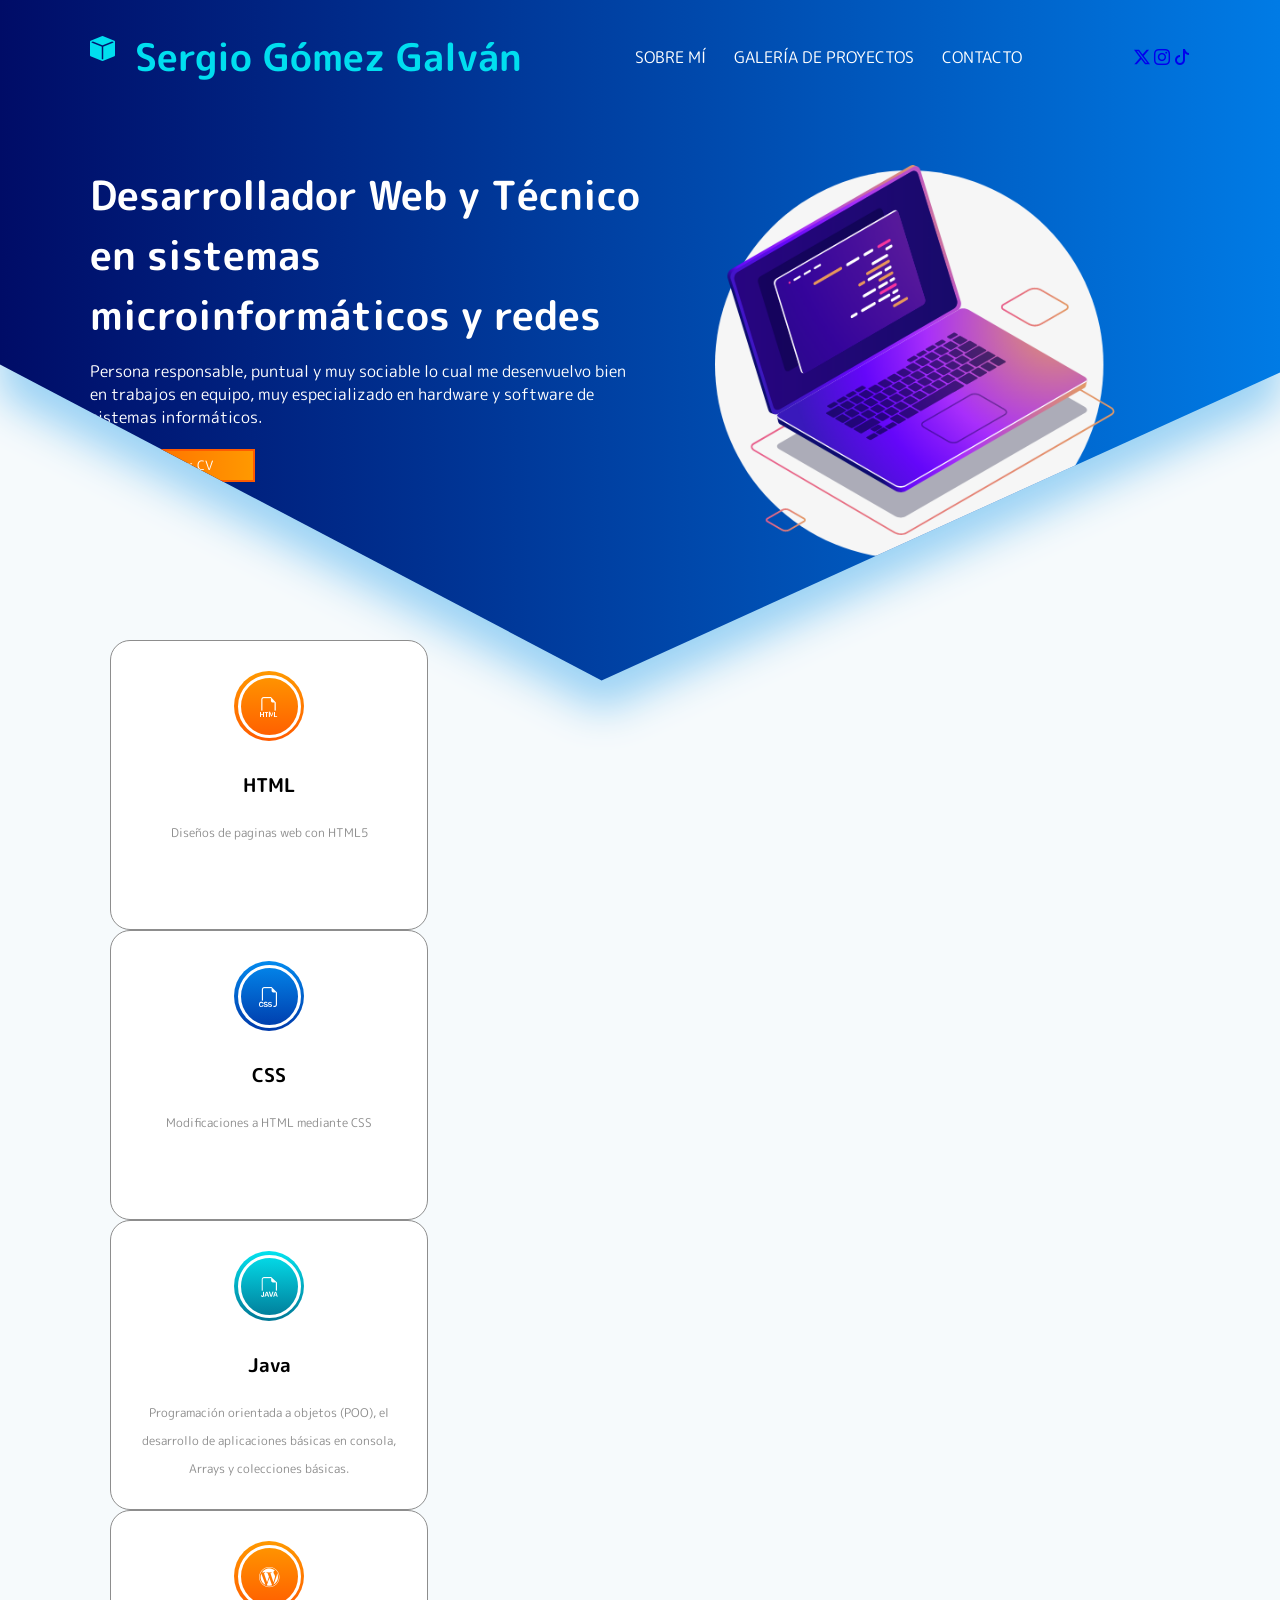
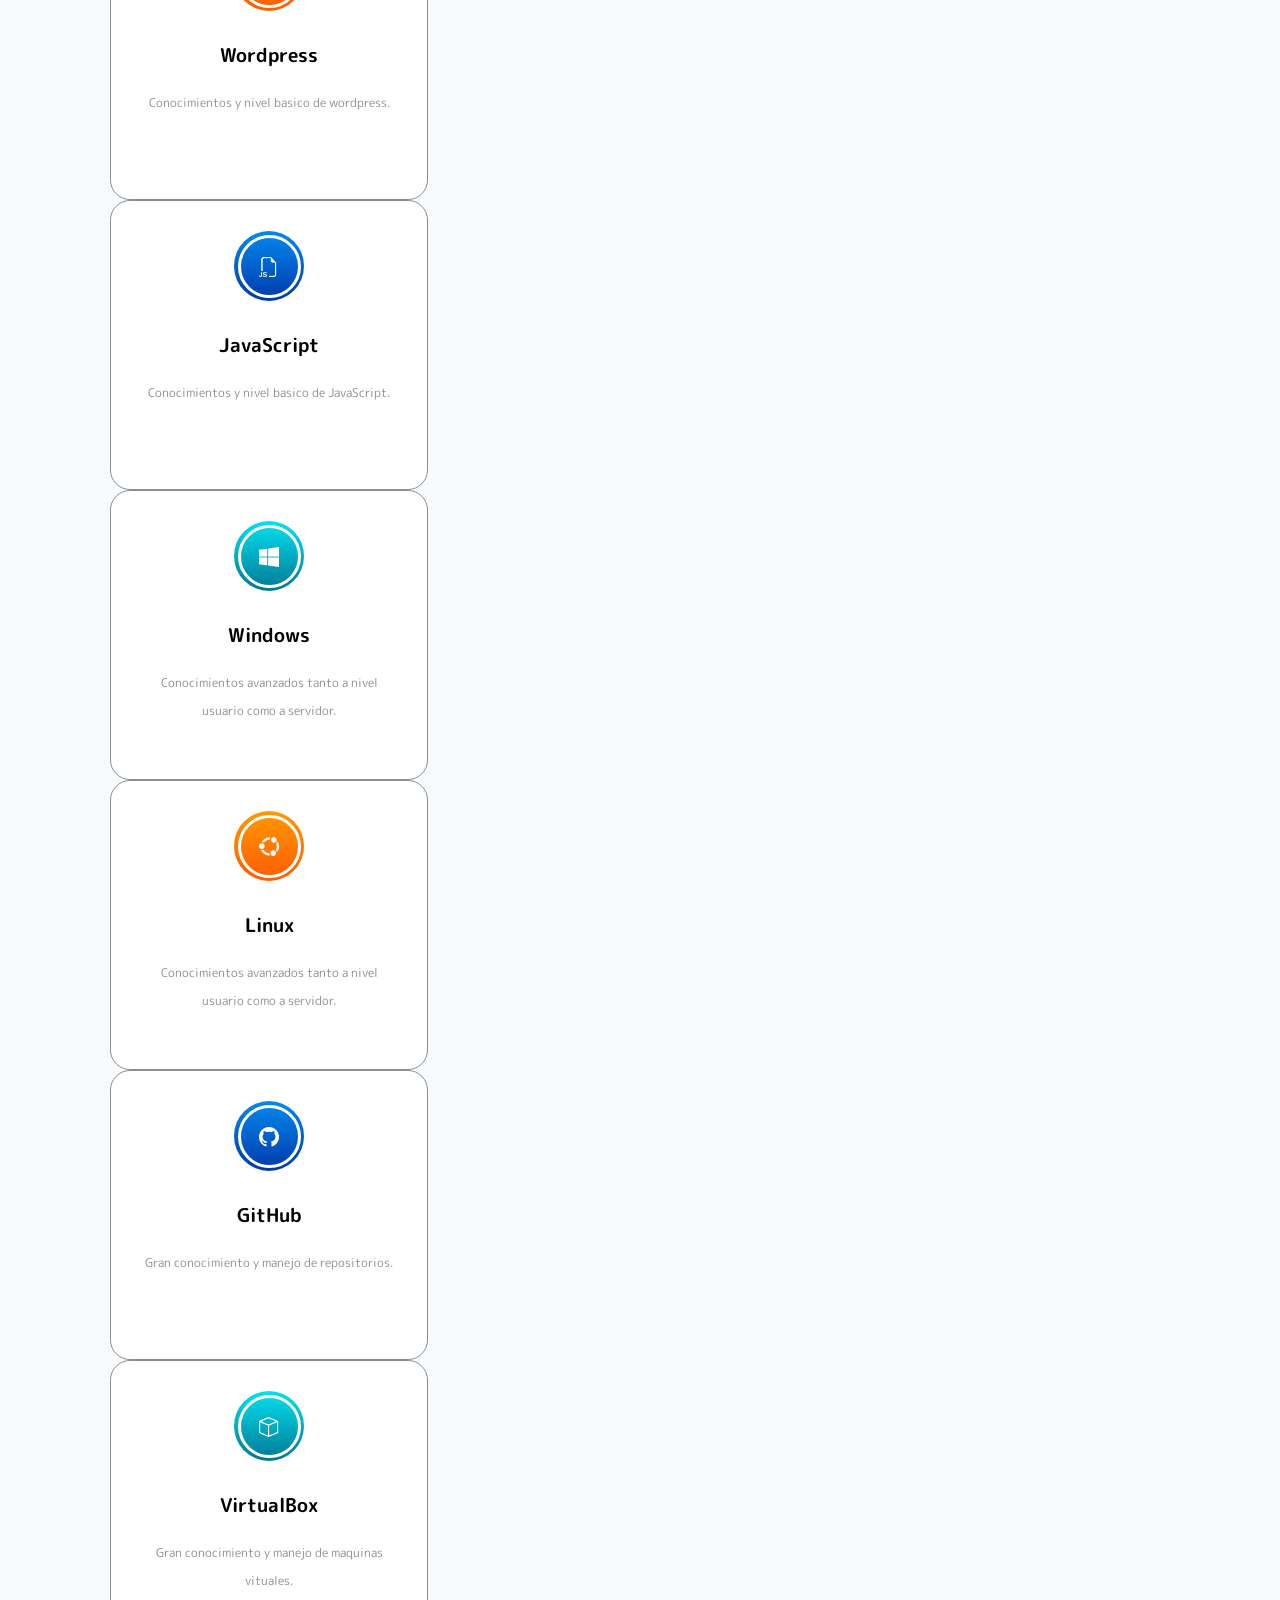
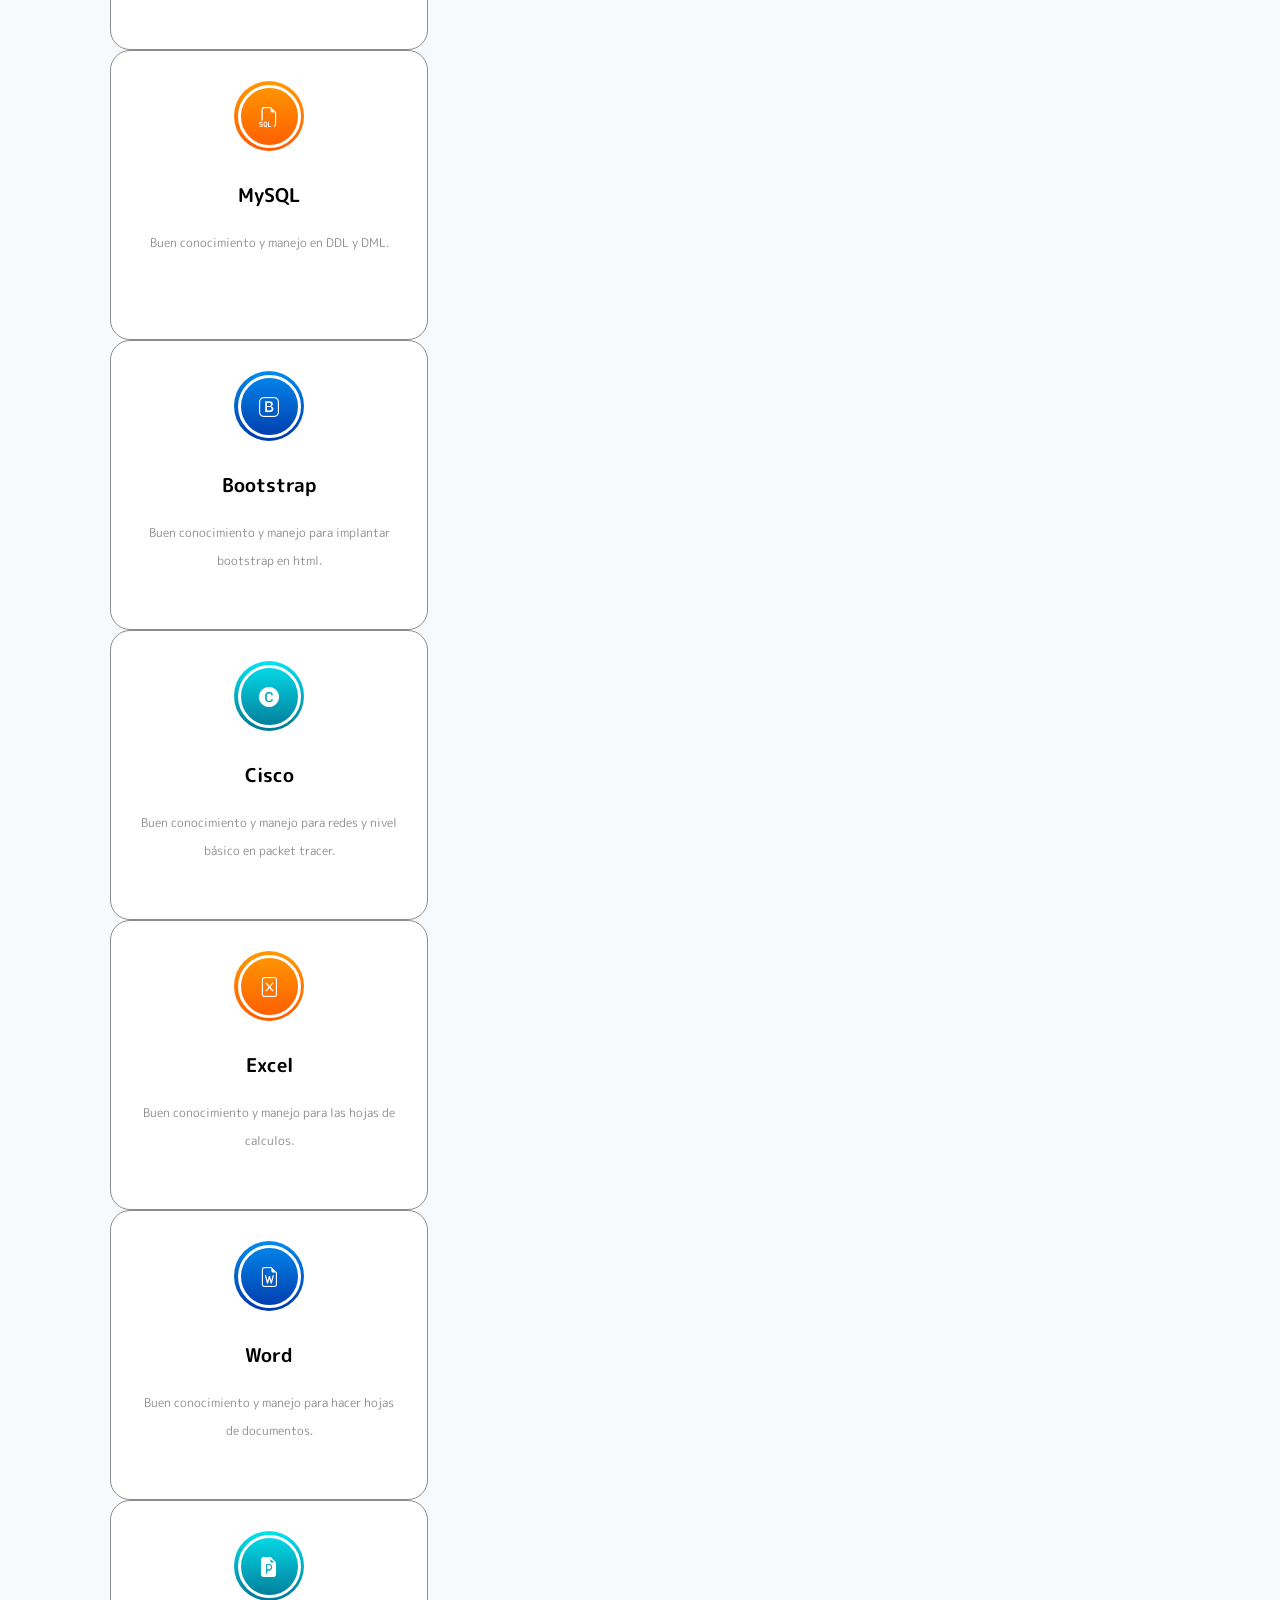
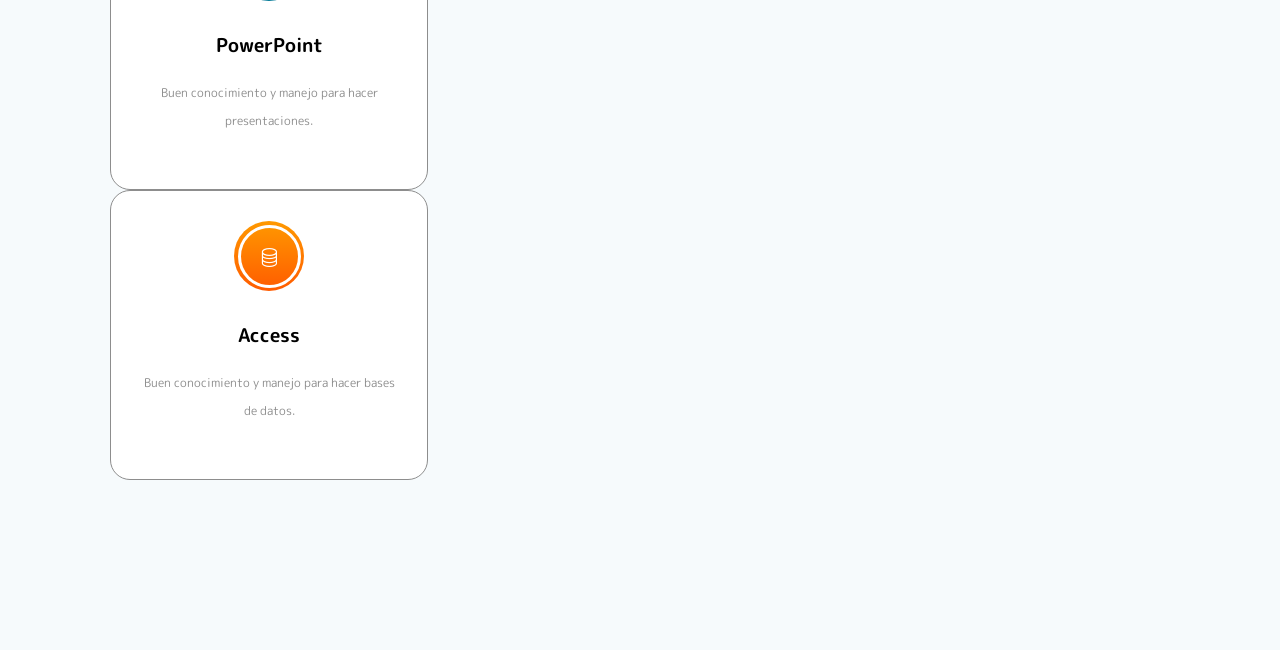
==== Portfolio_GómezGalvánSergio/index.html @ c7e323c7 "Pagina de inicio casi acabada" ====
<!DOCTYPE html>
<html lang="en">
  <head>
    <meta charset="UTF-8" />
    <meta name="viewport" content="width=device-width, initial-scale=1.0" />
    <title>Portfolio de Sergio Gómez Galván</title>
    <link href="css/index.css" rel="stylesheet" />
    <link
      rel="stylesheet"
      href="https://cdn.jsdelivr.net/npm/bootstrap-icons@1.11.3/font/bootstrap-icons.min.css"
    />
  </head>
  <body>
    <!--seccion de inicio y sombra para poder meterle el sombreado-->
    <span class="sombra">
      <section id="inicio" class="inicio">
        <div class="contenido">
          <header>
            <div class="logo">
              <!--Para el logo de bootstrap-->
              <i class="bi bi-box-fill"></i>
              <h1>Sergio Gómez Galván</h1>
            </div>
            <nav id="nav">
              <a href="#sobremi">Sobre mí</a>
              <a href="#gallery">Galería de proyectos</a>
              <a href="#contact">Contacto</a>
            </nav>
            <!--icono para el menú-->
            <div id="icono-nav">
              <!--Para el icono de bootstrap-->
              <i class="bi bi-filter-left"></i>
            </div>

            <div id="redes">
              <a href="#"><i class="bi bi-twitter-x"></i></a>

              <a href="#"><i class="bi bi-instagram"></i></a>

              <a href="#"><i class="bi bi-tiktok"></i></a>
            </div>
          </header>

          <div class="fila">
            <div class="col">
              <h2>
                Desarrollador Web y Técnico en sistemas microinformáticos y
                redes
              </h2>
              <p>
                Persona responsable, puntual y muy sociable lo cual me
                desenvuelvo bien en trabajos en equipo, muy especializado en
                hardware y software de sistemas informáticos.
              </p>
              <button class="btn btn-1">Descargar CV</button>
            </div>

            <div class="col">
              <div class="contenedor-img">
                <img src="img/foto-inicio.png" alt="" />
              </div>
            </div>
          </div>
        </div>
      </section>
    </span>

    <!--Seccion para skill tecnicas y de soft-->
    <section id="skills" class="skills">
        <!--Divs para las diferentes skills-->
      <div class="fila">
        <div class="col">
          <div class="card">
            <div class="icono color1">
              <div class="circulo">
                <i class="bi bi-filetype-html"></i>
              </div>
            </div>
            <h3>HTML</h3>
            <p>Diseños de paginas web con HTML5</p>
          </div>
        </div>
        <div class="col">
         <div class="card">
            <div class="icono color2">
              <div class="circulo">
                <i class="bi bi-filetype-css"></i>
              </div>
            </div>
            <h3>CSS</h3>
            <p>Modificaciones a HTML mediante CSS</p>
          </div>
        </div>
        <div class="col">
          <div class="card">
            <div class="icono color3">
              <div class="circulo">
                <i class="bi bi-filetype-java"></i>
              </div>
            </div>
            <h3>Java</h3>
            <p>Programación orientada a objetos (POO), el desarrollo de aplicaciones básicas en consola, Arrays y colecciones básicas.</p>
        </div>
        </div>
        <div class="col">
            <div class="card">
              <div class="icono color1">
                <div class="circulo">
                  <i class="bi bi-wordpress"></i>
                </div>
              </div>
              <h3>Wordpress</h3>
              <p>Conocimientos y nivel basico de wordpress.</p>
            </div>
          </div>
          <div class="col">
            <div class="card">
              <div class="icono color2">
                <div class="circulo">
                  <i class="bi bi-filetype-js"></i>
                </div>
              </div>
              <h3>JavaScript</h3>
              <p>Conocimientos y nivel basico de JavaScript.</p>
            </div>
          </div>
          <div class="col">
            <div class="card">
              <div class="icono color3">
                <div class="circulo">
                  <i class="bi bi-windows"></i>
                </div>
              </div>
              <h3>Windows</h3>
              <p>Conocimientos avanzados tanto a nivel usuario como a servidor.</p>
            </div>
          </div>
          <div class="col">
            <div class="card">
              <div class="icono color1">
                <div class="circulo">
                  <i class="bi bi-ubuntu"></i>
                </div>
              </div>
              <h3>Linux</h3>
              <p>Conocimientos avanzados tanto a nivel usuario como a servidor.</p>
            </div>
          </div>
          <div class="col">
            <div class="card">
              <div class="icono color2">
                <div class="circulo">
                  <i class="bi bi-github"></i>
                </div>
              </div>
              <h3>GitHub</h3>
              <p>Gran conocimiento y manejo de repositorios.</p>
            </div>
          </div>
          <div class="col">
            <div class="card">
              <div class="icono color3">
                <div class="circulo">
                  <i class="bi bi-box"></i>
                </div>
              </div>
              <h3>VirtualBox</h3>
              <p>Gran conocimiento y manejo de maquinas vituales.</p>
            </div>
          </div>
          <div class="col">
            <div class="card">
              <div class="icono color1">
                <div class="circulo">
                  <i class="bi bi-filetype-sql"></i>
                </div>
              </div>
              <h3>MySQL</h3>
              <p>Buen conocimiento y manejo en DDL y DML.</p>
            </div>
          </div>
          <div class="col">
            <div class="card">
              <div class="icono color2">
                <div class="circulo">
                  <i class="bi bi-bootstrap"></i>
                </div>
              </div>
              <h3>Bootstrap</h3>
              <p>Buen conocimiento y manejo para implantar bootstrap en html.</p>
            </div>
          </div>
          <div class="col">
            <div class="card">
              <div class="icono color3">
                <div class="circulo">
                  <i class="bi bi-c-circle-fill"></i>
                </div>
              </div>
              <h3>Cisco</h3>
              <p>Buen conocimiento y manejo para redes y nivel básico en packet tracer.</p>
            </div>
          </div>
          <div class="col">
            <div class="card">
              <div class="icono color1">
                <div class="circulo">
                  <i class="bi bi-file-excel"></i>
                </div>
              </div>
              <h3>Excel</h3>
              <p>Buen conocimiento y manejo para las hojas de calculos.</p>
            </div>
          </div>
          <div class="col">
            <div class="card">
              <div class="icono color2">
                <div class="circulo">
                  <i class="bi bi-file-earmark-word"></i>
                </div>
              </div>
              <h3>Word</h3>
              <p>Buen conocimiento y manejo para hacer hojas de documentos.</p>
            </div>
          </div>
          <div class="col">
            <div class="card">
              <div class="icono color3">
                <div class="circulo">
                  <i class="bi bi-file-earmark-ppt-fill"></i>
                </div>
              </div>
              <h3>PowerPoint</h3>
              <p>Buen conocimiento y manejo para hacer presentaciones.</p>
            </div>
          </div>
          <div class="col">
            <div class="card">
              <div class="icono color1">
                <div class="circulo">
                  <i class="bi bi-database"></i>
                </div>
              </div>
              <h3>Access</h3>
              <p>Buen conocimiento y manejo para hacer bases de datos.</p>
            </div>
          </div>
    </div>
    </section>
  </body>
</html>
---- Portfolio_GómezGalvánSergio/css/index.css ----
/*importamos la fuente*/
@import url('https://fonts.googleapis.com/css2?family=M+PLUS+Rounded+1c:wght@300;400;500;800&display=swap');

*{
    margin: 0;
    padding: 0;
    box-sizing: border-box;
    font-family: 'M PLUS Rounded 1c';
}

html{
    /*Para que el desplazamiento sea mas suave por la página*/
    scroll-behavior: smooth;
}

body{
    background-color: #f6fafc
}

/*seccion de inicio*/
.inicio{
    background: linear-gradient(to right,#000c67, #007be5);
    /*Hecho con clip-path generator en esta página --> https://bennettfeely.com/clippy/*/
    clip-path: polygon(0 0, 100% 0, 100% 46%, 47% 84%, 0 45%);
    height: 90vh;
    padding: 0 20px;

    .contenido{
        max-width: 1100px;
        margin: auto;
        color: #fff;
    }

    header{
        display: flex;
        justify-content: space-between;
        padding: 30px 0;
        align-items: center;
    }

    .logo{
      display: flex;
      color: #00deef;
      font-size: 25px;
      i{
        display: inline-block;
        margin-right: 20px;
      } 
    } 
}

#inicio header nav a{
    color:#fff;
    text-decoration: none;
    display: inline-block;
    padding: 5px 10px;
    /*Para convertir el texto en mayusculas*/
    text-transform: uppercase;
    border: 2px solid transparent;
}

/*Para cuando pasemos el cursor sobre la barra de navegación*/
#inicio header nav a:hover{
border-bottom: 2px solid #ff5b00;
}

.inicio .redes a{
    text-decoration: none;
    color: #fff;
    display: inline-block;
    margin: 0 10px;
}

/*para cuando pasemos el cursor por encima de las redes*/
.inicio .redes a:hover{
    color:#ff5b00;
}

.inicio .fila{
    display: flex;
    margin-top: 50px;
    padding-bottom: 100px;
}

.inicio .fila .col{
    width: 50%;
}

.inicio .fila .col h2{
    margin-bottom: 15px;
    font-size: 40px;
}

.inicio .fila .col p{
    margin-bottom: 20px;
}

.inicio .fila .col .contenedor-img{
    max-width: 400px;
    margin: auto;
}

.inicio .fila .col .contenedor-img img{
    width: 100%;
}

.inicio .fila .col button{
    background: none;
    width: fit-content;
    padding: 5px 40px;
    border: 2px solid #ff5b00;
    color:#fff;
    background: linear-gradient(to right, #ff5b00, #ff9900);
    /*Transicion para el boton*/
    transition: .5s;
    /*Para que aparezca la mano cuando pasemos el cursor por encima*/
    cursor: pointer;

}

.inicio .fila .col button:hover{
    /*Para que cuando pongamos el cursor por encima se agrande el rectangulo del CV*/
    transform: scale(1.1);
}

/*Ajuste icono de las barritas*/
#icono-nav{
    height: 30px;
    width: 30px;
    text-align: center;
    line-height: 30px;
    border-radius: 50%;
     /*Transicion para el icono*/
    transition: .3s;
       /*Para que aparezca la mano cuando pasemos el cursor por encima*/
    cursor: pointer;
    display: none;
}

#icono-nav:hover{
    background-color: #3e3e3e;
}

.sombra{
    /*sombreado del clip path*/
    filter: drop-shadow(0em 30px 20px #9bd2f4);
}

/*Seccion de skills*/
.skills{
    max-width: 1100px;
    margin: auto;
    padding: 0 20px;
    position: relative;
    top: -170px;
    z-index: 10;
}

.skills.fila{
    display: flex;
    justify-content:space-between ;
    margin-bottom: 50px;
}

.skills .fila .col{
    text-align: center;
    width: 30%;
}

.skills .fila .col .card{
    border: 1px solid #8d8d8d;
    height: 290px;
    background-color: #fff;
    padding: 30px;
    border-radius: 20px;
    position: relative;
}

.skills .icono{
    width: 70px;
    height: 70px;
    margin: auto;
    border-radius: 50%;
    display: flex;
    align-items:center;
    justify-content: center;
    margin-bottom: 30px;
}

.skills .icono .circulo{
    width: 90%;
    height: 90%;
    border-radius: 50%;
    border: 3px solid #fff;
    display: flex;
    justify-content: center;
    align-items: center;
    color: #fff;
    font-size: 20px;
}

.color1{
    background:linear-gradient(#ff9900, #ff5b00);
}

.color2{
    background:linear-gradient(#038aee, #0039a9);
}

.color3{
    background:linear-gradient(#04e2ee, #017795);
}

.skills h3{
    margin-bottom: 20px;
}

.skills .card p{
    color: #8d8d8d;
    line-height: 28px;
    font-size: 12px;
}

.skills .card a{
    text-decoration: none;
    color: #008cff;
    position: absolute;
    bottom: 20px;
    left: 50%;
    /*Para trasladar horizontalmente*/
    transform: translateX(-50%);
}

/*RESPONSIVE*/
@media screen and (max-width:1180px){
    .inicio{
        clip-path: none;
    }
}

@media screen and (max-width:800px){
    .redes{
        display: none;
    }
    #nav{
        display: none;
    }
    #nav.responsive{
        background-color: rgba(0,0,0,.9);
        top: 0;
        left: 0;
        height: 100vh;
        width: 100%;
        position: absolute;
        padding: 10px;
        display: flex;
        flex-direction: column;
        align-items: center;
        justify-content: center;
        z-index: 99;
    }
    #nav.responsive a{
        font-size: 30px;
    }
    #icono-nav{
        display: block;
    }

    .inicio{
        height: auto;
    }
    .inicio .fila{
        display: block;
    }
    .inicio .fila .col{
        width: 100%;
        text-align: center;
    }
    .inicio .fila .col h2{
        margin-top: 20px;
    }
    .inicio .fila .col .contenedor-img{
        width: 50%;
        margin-top: 30px;
    }
}
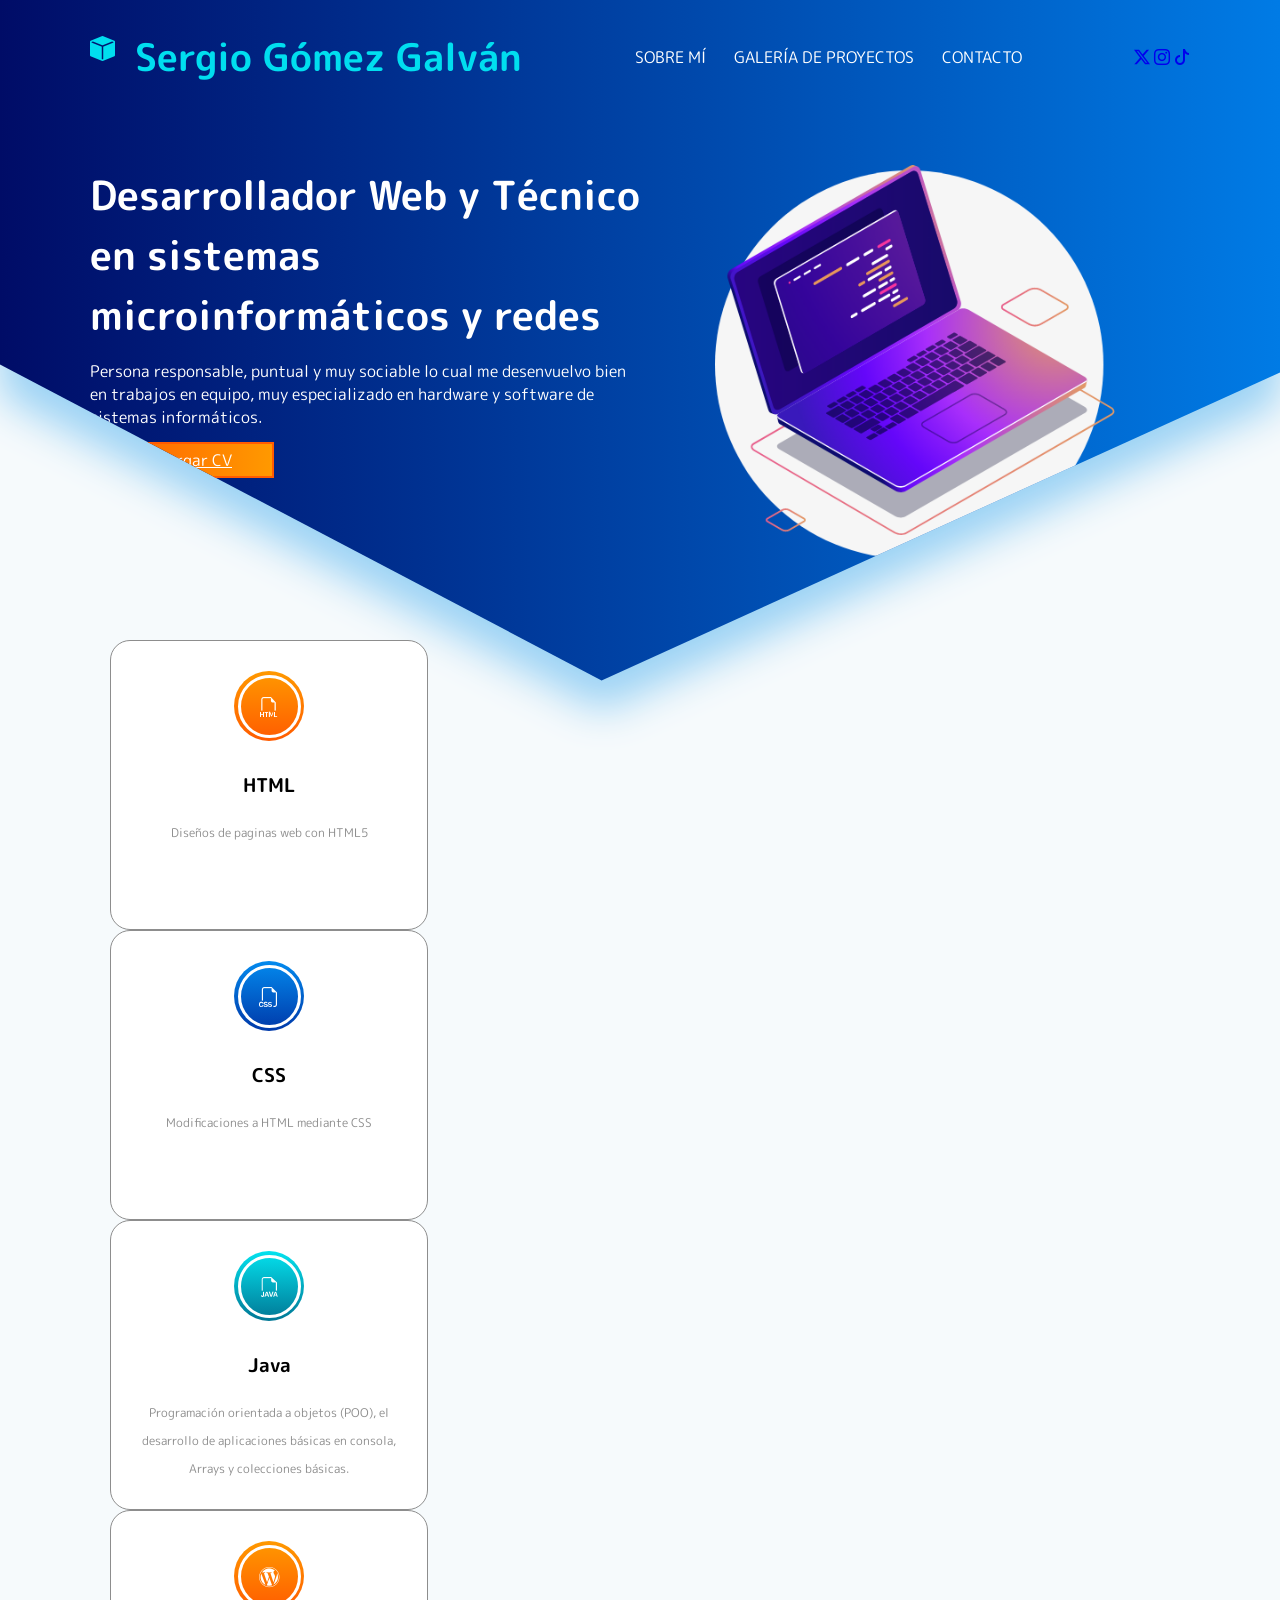
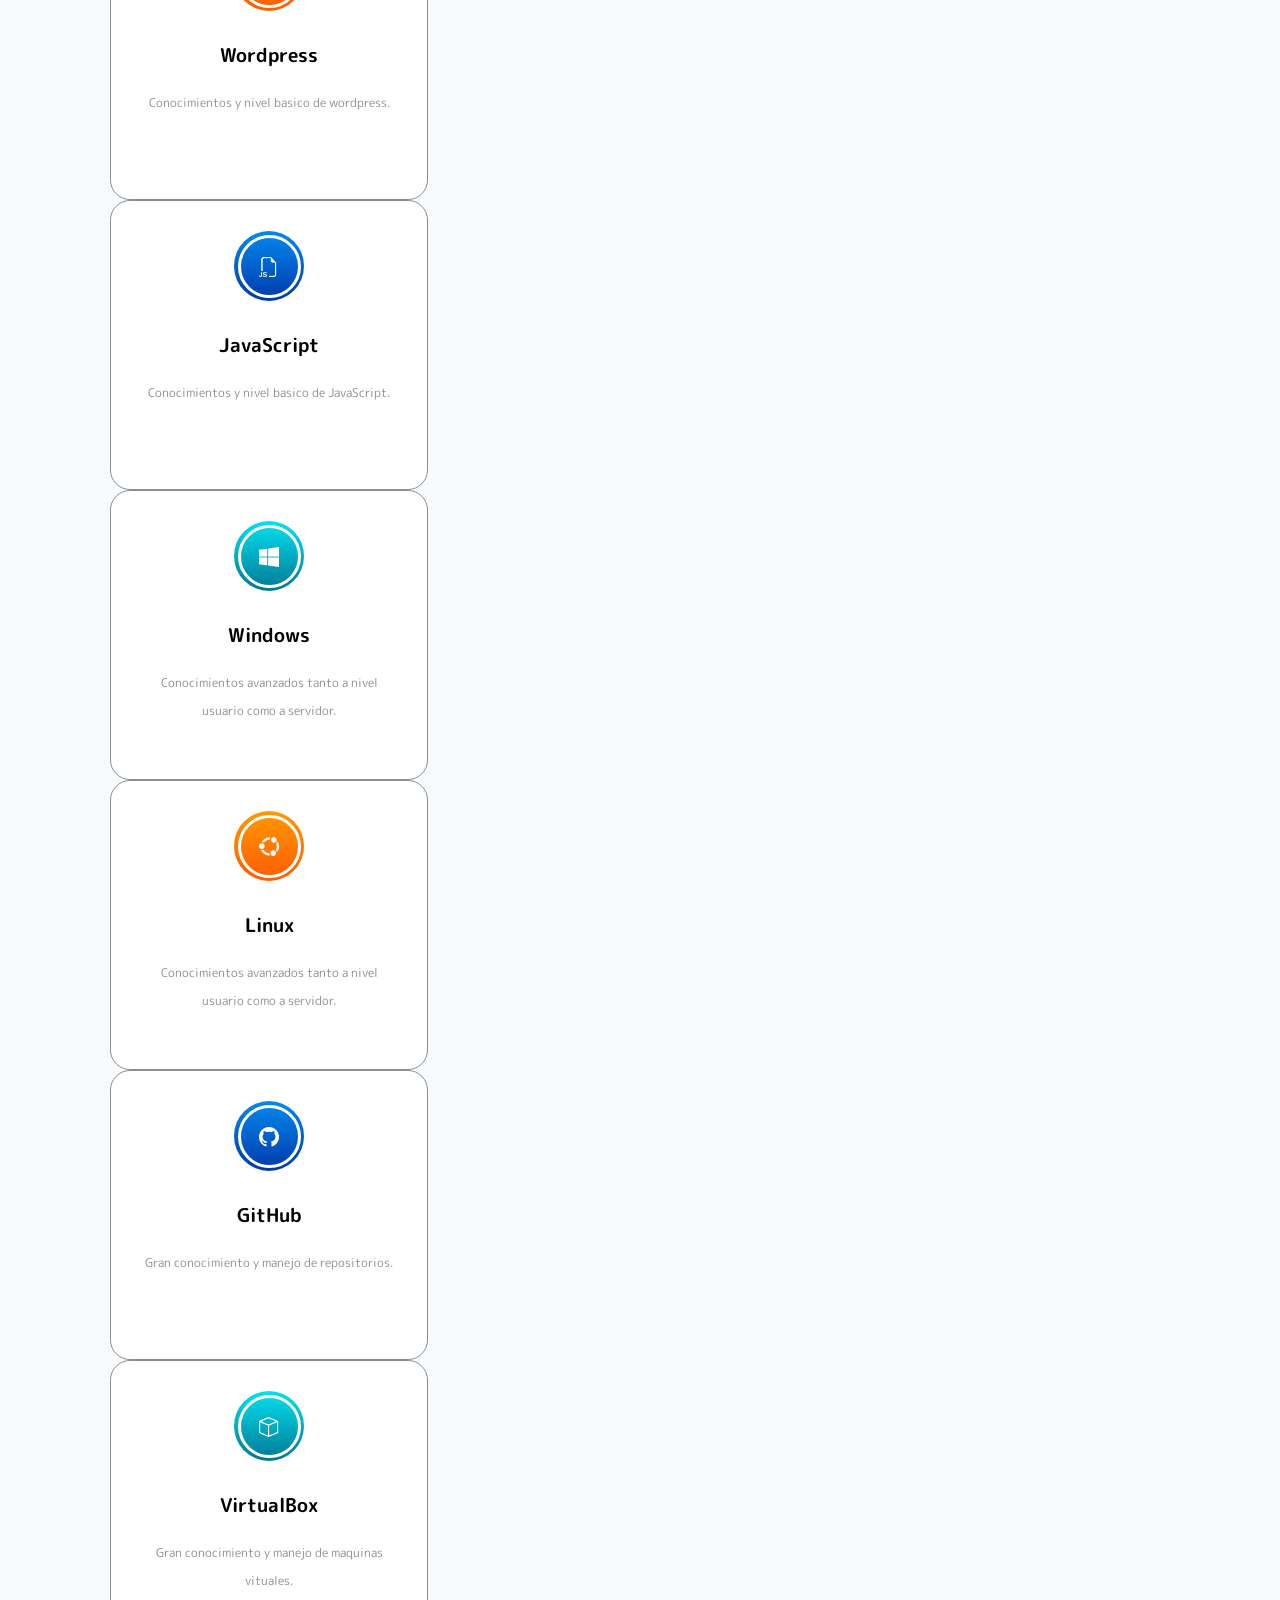
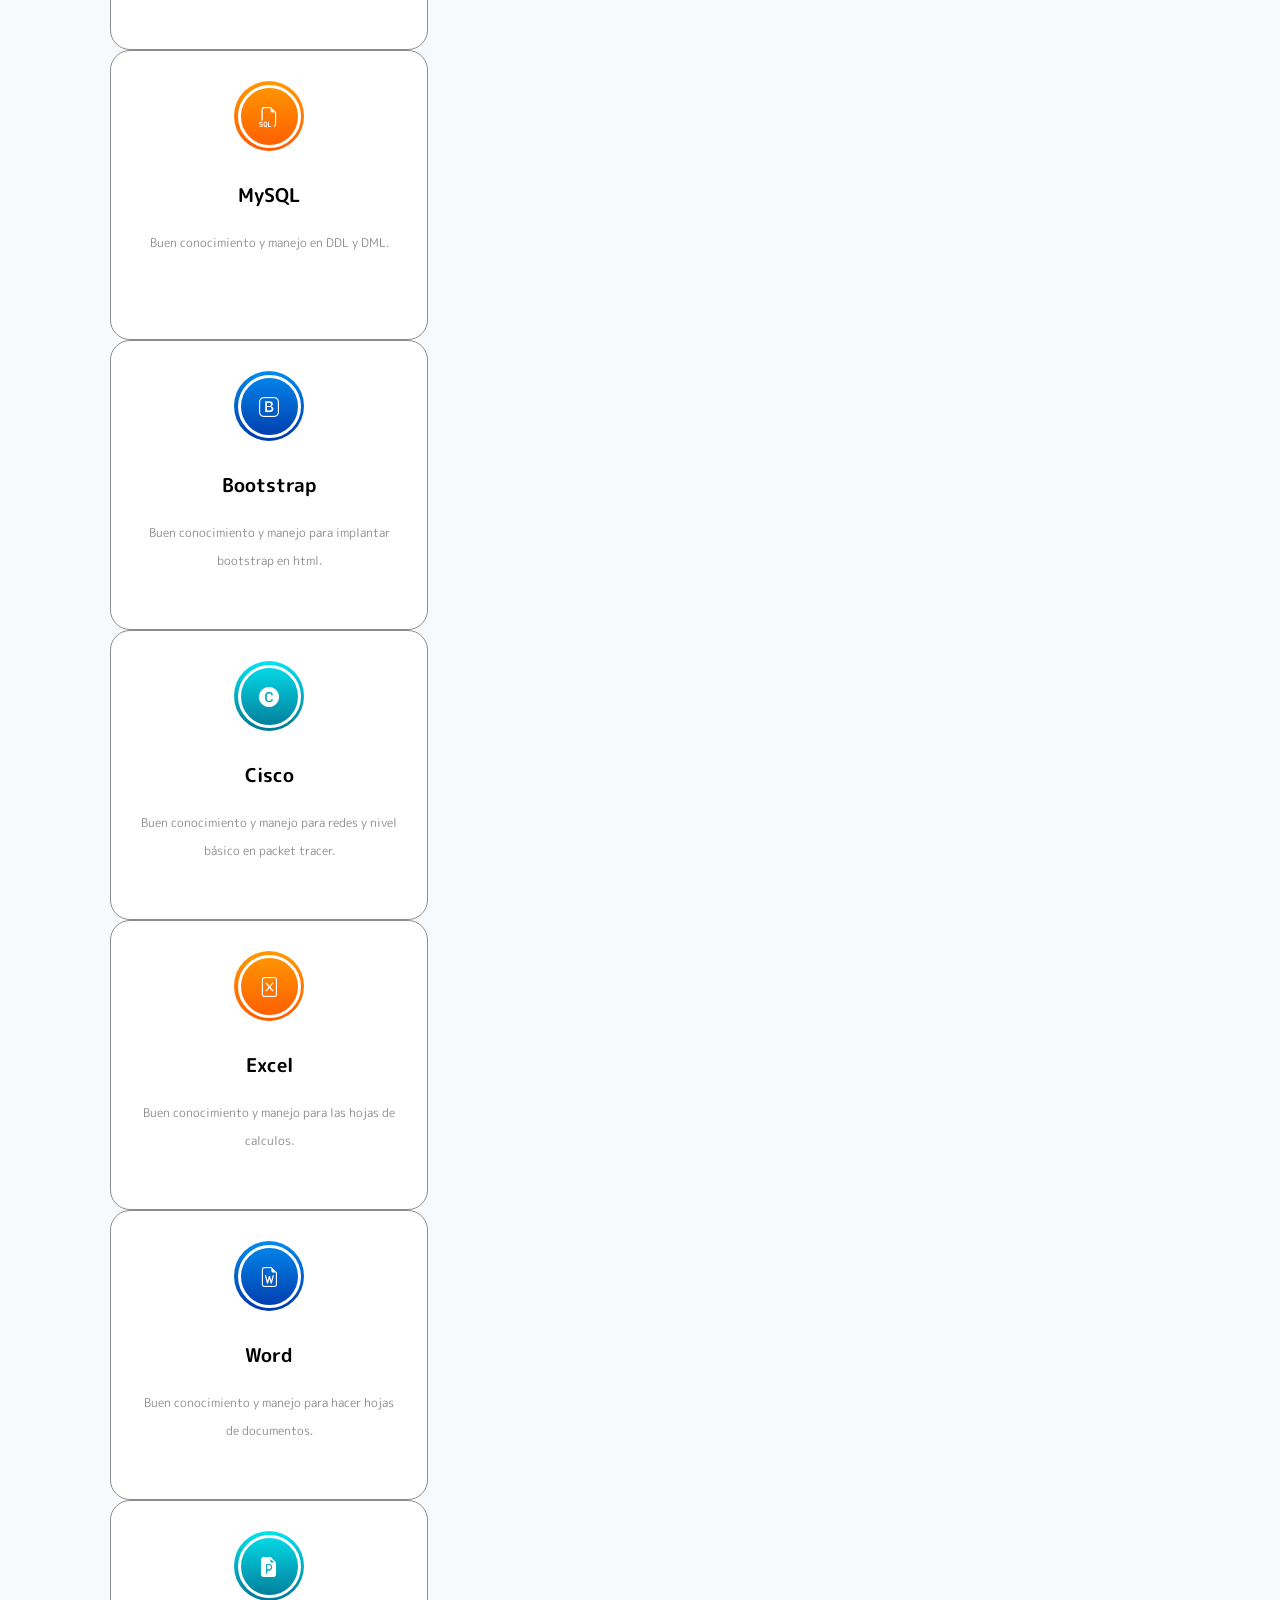
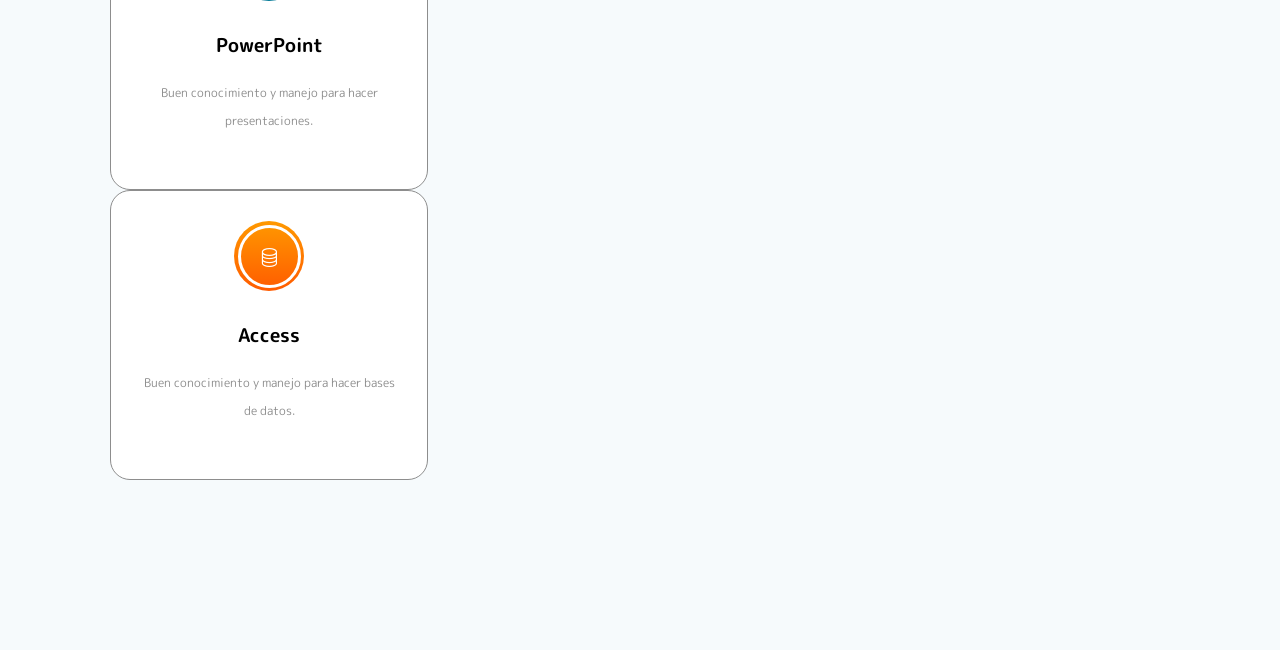
==== commit d2240c1a: "Fin 18 marzo" ====
--- a/Portfolio_GómezGalvánSergio/index.html
+++ b/Portfolio_GómezGalvánSergio/index.html
@@ -23,8 +23,8 @@
             </div>
             <nav id="nav">
               <a href="#sobremi">Sobre mí</a>
-              <a href="#gallery">Galería de proyectos</a>
-              <a href="#contact">Contacto</a>
+              <a href="html/gallery.html">Galería de proyectos</a>
+              <a href="html/contact.html">Contacto</a>
             </nav>
             <!--icono para el menú-->
             <div id="icono-nav">
@@ -52,7 +52,7 @@
                 desenvuelvo bien en trabajos en equipo, muy especializado en
                 hardware y software de sistemas informáticos.
               </p>
-              <button class="btn btn-1">Descargar CV</button>
+              <a href="CV/Currículum_GómezGalvánSergio.pdf" download="CV_Sergio_Gomez_Galvan.pdf" class="btn btn-1">Descargar CV</a>
             </div>
 
             <div class="col">
--- a/Portfolio_GómezGalvánSergio/css/index.css
+++ b/Portfolio_GómezGalvánSergio/css/index.css
@@ -104,7 +104,7 @@
     width: 100%;
 }
 
-.inicio .fila .col button{
+.inicio .fila .col a{
     background: none;
     width: fit-content;
     padding: 5px 40px;
@@ -118,7 +118,7 @@
 
 }
 
-.inicio .fila .col button:hover{
+.inicio .fila .col a:hover{
     /*Para que cuando pongamos el cursor por encima se agrande el rectangulo del CV*/
     transform: scale(1.1);
 }
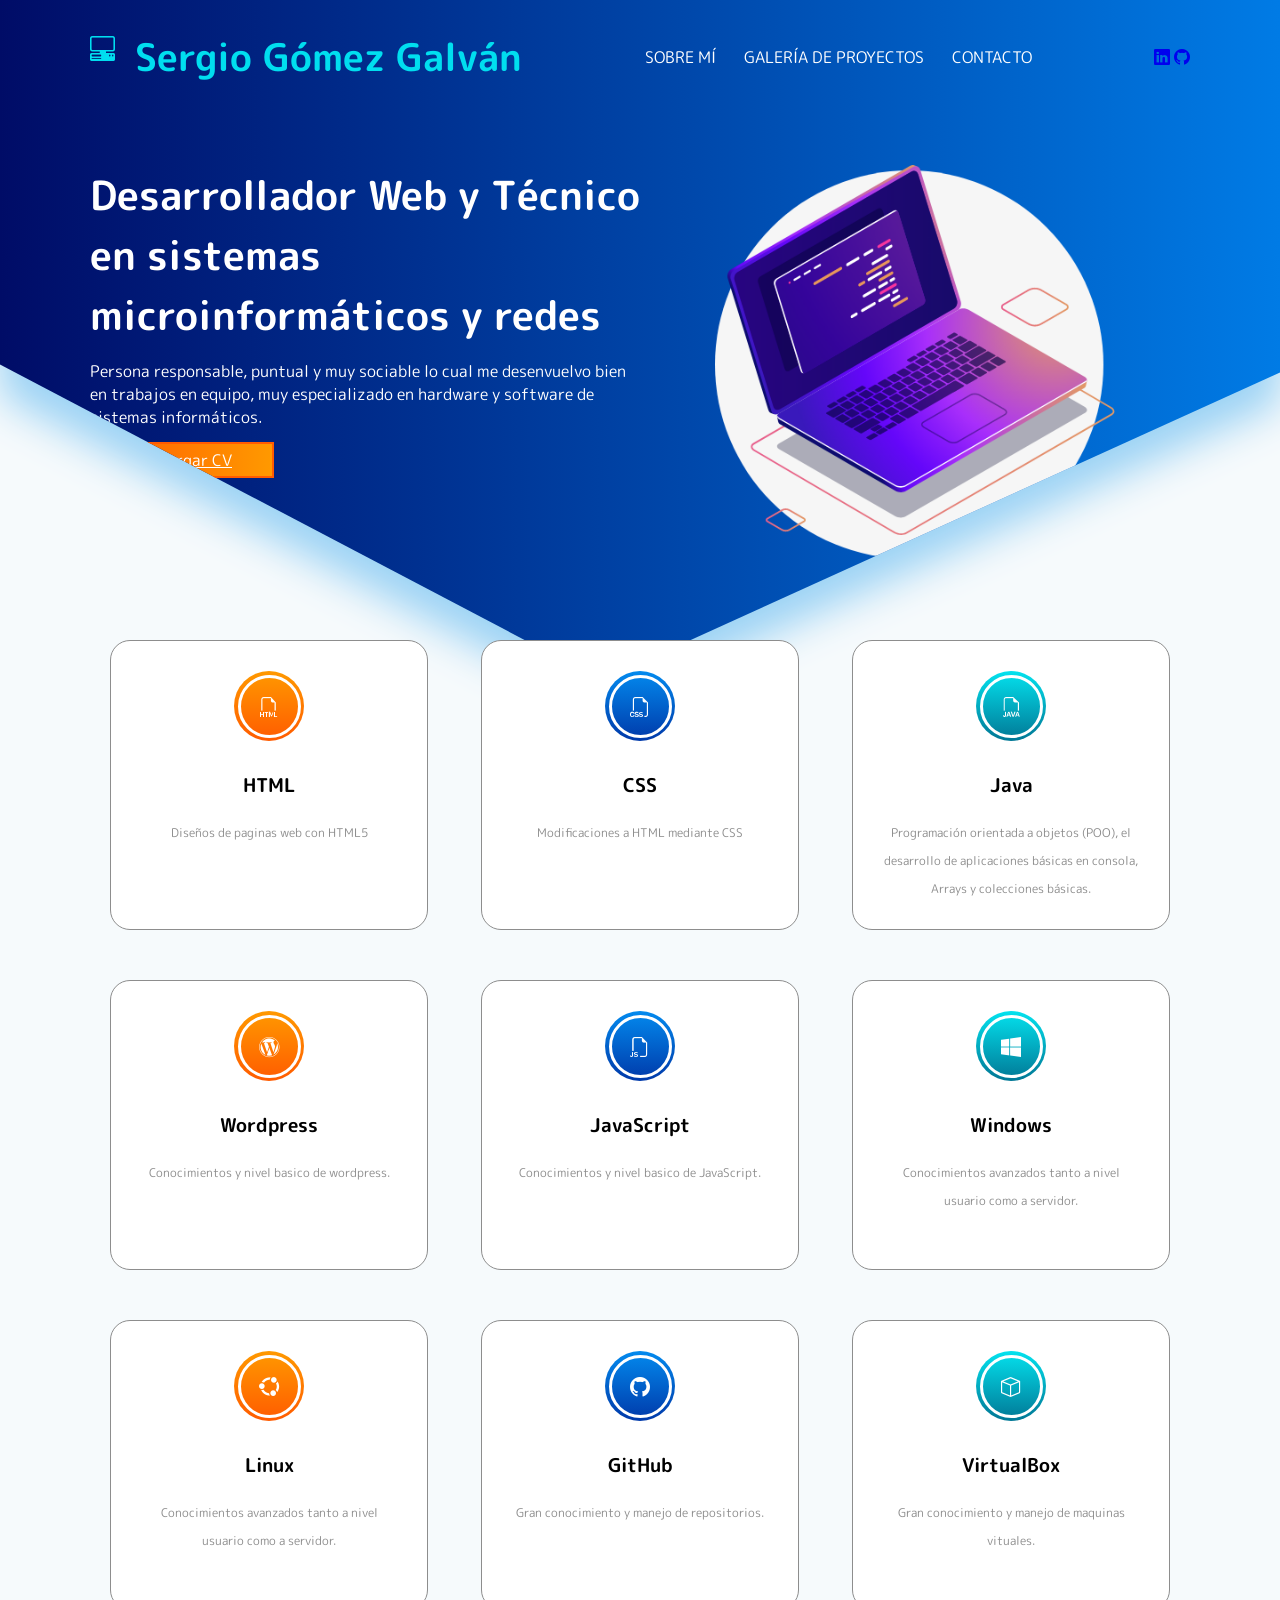
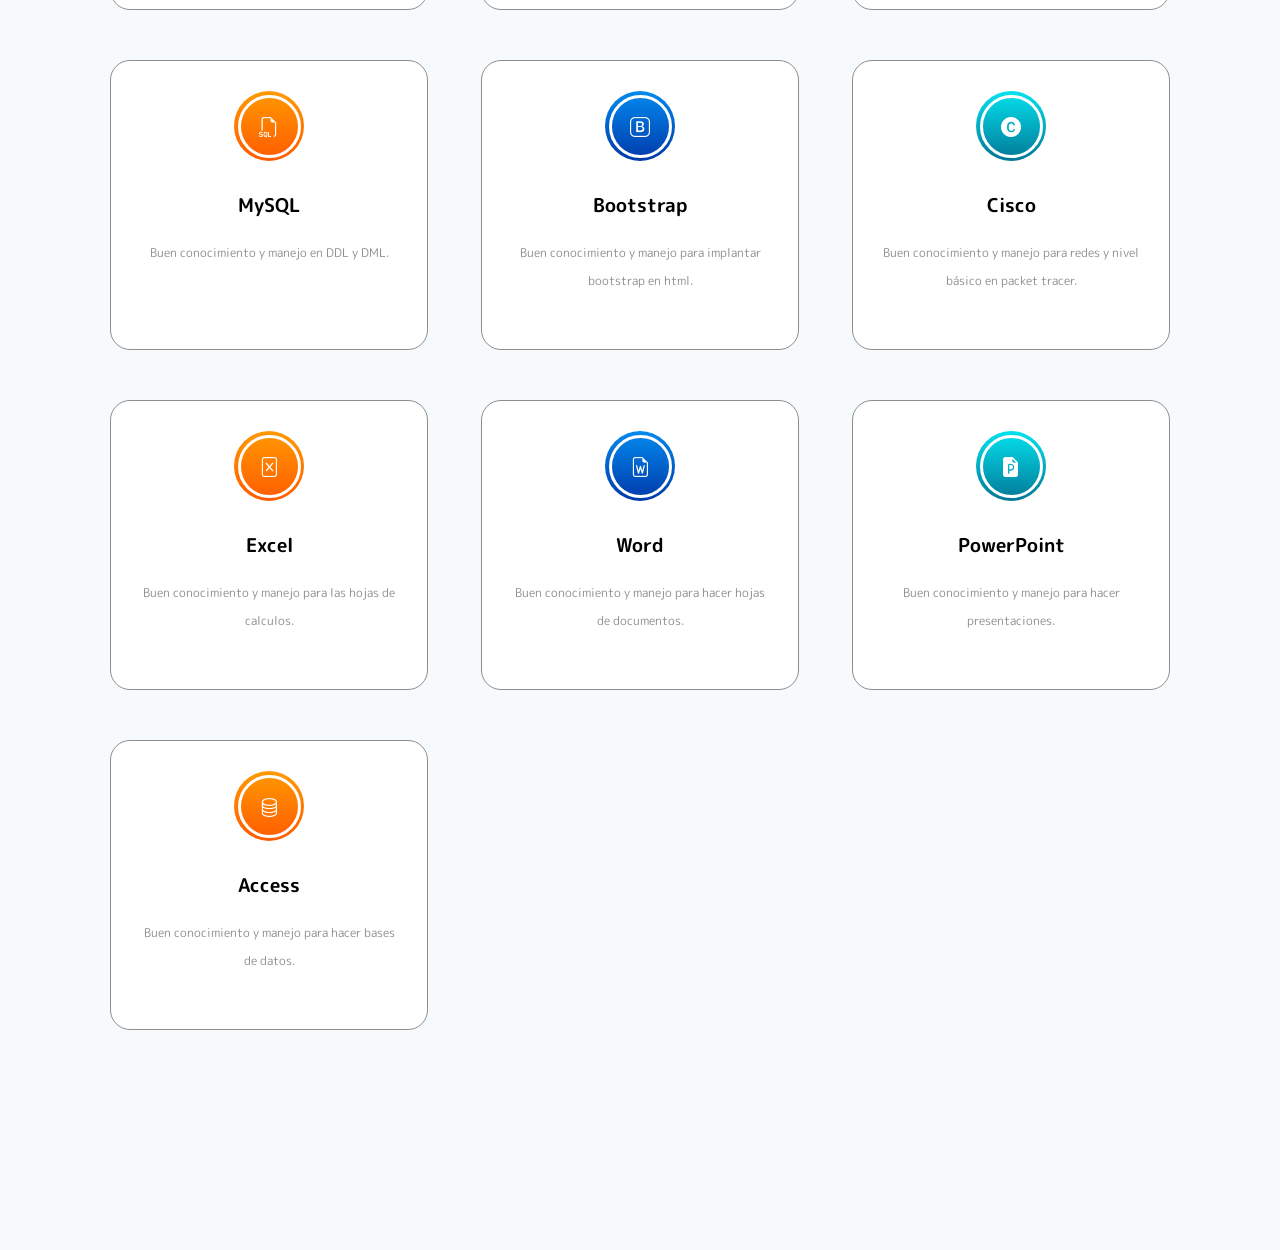
==== commit a3dce4aa: "Hasta 7 y 53" ====
--- a/Portfolio_GómezGalvánSergio/index.html
+++ b/Portfolio_GómezGalvánSergio/index.html
@@ -18,7 +18,7 @@
           <header>
             <div class="logo">
               <!--Para el logo de bootstrap-->
-              <i class="bi bi-box-fill"></i>
+              <i class="bi bi-pc-display-horizontal"></i>
               <h1>Sergio Gómez Galván</h1>
             </div>
             <nav id="nav">
@@ -26,18 +26,11 @@
               <a href="html/gallery.html">Galería de proyectos</a>
               <a href="html/contact.html">Contacto</a>
             </nav>
-            <!--icono para el menú-->
-            <div id="icono-nav">
-              <!--Para el icono de bootstrap-->
-              <i class="bi bi-filter-left"></i>
-            </div>
-
+            
             <div id="redes">
-              <a href="#"><i class="bi bi-twitter-x"></i></a>
-
-              <a href="#"><i class="bi bi-instagram"></i></a>
-
-              <a href="#"><i class="bi bi-tiktok"></i></a>
+              <a href="www.linkedin.com/in/sergio-gomez-galvan-a39092352"><i class="bi bi-linkedin"></i></a>
+
+              <a href="https://github.com/sergitokla"><i class="bi bi-github"></i></a>
             </div>
           </header>
 
@@ -68,184 +61,194 @@
     <!--Seccion para skill tecnicas y de soft-->
     <section id="skills" class="skills">
         <!--Divs para las diferentes skills-->
+        <div class="fila">
+          <div class="col">
+              <div class="card">
+                  <div class="icono color1">
+                      <div class="circulo">
+                          <i class="bi bi-filetype-html"></i>
+                      </div>
+                  </div>
+                  <h3>HTML</h3>
+                  <p>Diseños de paginas web con HTML5</p>
+              </div>
+          </div>
+          <div class="col">
+              <div class="card">
+                  <div class="icono color2">
+                      <div class="circulo">
+                          <i class="bi bi-filetype-css"></i>
+                      </div>
+                  </div>
+                  <h3>CSS</h3>
+                  <p>Modificaciones a HTML mediante CSS</p>
+              </div>
+          </div>
+          <div class="col">
+              <div class="card">
+                  <div class="icono color3">
+                      <div class="circulo">
+                          <i class="bi bi-filetype-java"></i>
+                      </div>
+                  </div>
+                  <h3>Java</h3>
+                  <p>Programación orientada a objetos (POO), el desarrollo de aplicaciones básicas en consola, Arrays y colecciones básicas.</p>
+              </div>
+          </div>
+      </div>
       <div class="fila">
-        <div class="col">
-          <div class="card">
-            <div class="icono color1">
-              <div class="circulo">
-                <i class="bi bi-filetype-html"></i>
-              </div>
-            </div>
-            <h3>HTML</h3>
-            <p>Diseños de paginas web con HTML5</p>
-          </div>
-        </div>
-        <div class="col">
-         <div class="card">
-            <div class="icono color2">
-              <div class="circulo">
-                <i class="bi bi-filetype-css"></i>
-              </div>
-            </div>
-            <h3>CSS</h3>
-            <p>Modificaciones a HTML mediante CSS</p>
-          </div>
-        </div>
-        <div class="col">
-          <div class="card">
-            <div class="icono color3">
-              <div class="circulo">
-                <i class="bi bi-filetype-java"></i>
-              </div>
-            </div>
-            <h3>Java</h3>
-            <p>Programación orientada a objetos (POO), el desarrollo de aplicaciones básicas en consola, Arrays y colecciones básicas.</p>
-        </div>
-        </div>
-        <div class="col">
-            <div class="card">
-              <div class="icono color1">
-                <div class="circulo">
-                  <i class="bi bi-wordpress"></i>
-                </div>
-              </div>
-              <h3>Wordpress</h3>
-              <p>Conocimientos y nivel basico de wordpress.</p>
-            </div>
-          </div>
-          <div class="col">
-            <div class="card">
-              <div class="icono color2">
-                <div class="circulo">
-                  <i class="bi bi-filetype-js"></i>
-                </div>
-              </div>
-              <h3>JavaScript</h3>
-              <p>Conocimientos y nivel basico de JavaScript.</p>
-            </div>
-          </div>
-          <div class="col">
-            <div class="card">
-              <div class="icono color3">
-                <div class="circulo">
-                  <i class="bi bi-windows"></i>
-                </div>
-              </div>
-              <h3>Windows</h3>
-              <p>Conocimientos avanzados tanto a nivel usuario como a servidor.</p>
-            </div>
-          </div>
-          <div class="col">
-            <div class="card">
-              <div class="icono color1">
-                <div class="circulo">
-                  <i class="bi bi-ubuntu"></i>
-                </div>
-              </div>
-              <h3>Linux</h3>
-              <p>Conocimientos avanzados tanto a nivel usuario como a servidor.</p>
-            </div>
-          </div>
-          <div class="col">
-            <div class="card">
-              <div class="icono color2">
-                <div class="circulo">
-                  <i class="bi bi-github"></i>
-                </div>
-              </div>
-              <h3>GitHub</h3>
-              <p>Gran conocimiento y manejo de repositorios.</p>
-            </div>
-          </div>
-          <div class="col">
-            <div class="card">
-              <div class="icono color3">
-                <div class="circulo">
-                  <i class="bi bi-box"></i>
-                </div>
-              </div>
-              <h3>VirtualBox</h3>
-              <p>Gran conocimiento y manejo de maquinas vituales.</p>
-            </div>
-          </div>
-          <div class="col">
-            <div class="card">
-              <div class="icono color1">
-                <div class="circulo">
-                  <i class="bi bi-filetype-sql"></i>
-                </div>
-              </div>
-              <h3>MySQL</h3>
-              <p>Buen conocimiento y manejo en DDL y DML.</p>
-            </div>
-          </div>
-          <div class="col">
-            <div class="card">
-              <div class="icono color2">
-                <div class="circulo">
-                  <i class="bi bi-bootstrap"></i>
-                </div>
-              </div>
-              <h3>Bootstrap</h3>
-              <p>Buen conocimiento y manejo para implantar bootstrap en html.</p>
-            </div>
-          </div>
-          <div class="col">
-            <div class="card">
-              <div class="icono color3">
-                <div class="circulo">
-                  <i class="bi bi-c-circle-fill"></i>
-                </div>
-              </div>
-              <h3>Cisco</h3>
-              <p>Buen conocimiento y manejo para redes y nivel básico en packet tracer.</p>
-            </div>
-          </div>
-          <div class="col">
-            <div class="card">
-              <div class="icono color1">
-                <div class="circulo">
-                  <i class="bi bi-file-excel"></i>
-                </div>
-              </div>
-              <h3>Excel</h3>
-              <p>Buen conocimiento y manejo para las hojas de calculos.</p>
-            </div>
-          </div>
-          <div class="col">
-            <div class="card">
-              <div class="icono color2">
-                <div class="circulo">
-                  <i class="bi bi-file-earmark-word"></i>
-                </div>
-              </div>
-              <h3>Word</h3>
-              <p>Buen conocimiento y manejo para hacer hojas de documentos.</p>
-            </div>
-          </div>
-          <div class="col">
-            <div class="card">
-              <div class="icono color3">
-                <div class="circulo">
-                  <i class="bi bi-file-earmark-ppt-fill"></i>
-                </div>
-              </div>
-              <h3>PowerPoint</h3>
-              <p>Buen conocimiento y manejo para hacer presentaciones.</p>
-            </div>
-          </div>
-          <div class="col">
-            <div class="card">
-              <div class="icono color1">
-                <div class="circulo">
-                  <i class="bi bi-database"></i>
-                </div>
-              </div>
-              <h3>Access</h3>
-              <p>Buen conocimiento y manejo para hacer bases de datos.</p>
-            </div>
-          </div>
-    </div>
+          <div class="col">
+              <div class="card">
+                  <div class="icono color1">
+                      <div class="circulo">
+                          <i class="bi bi-wordpress"></i>
+                      </div>
+                  </div>
+                  <h3>Wordpress</h3>
+                  <p>Conocimientos y nivel basico de wordpress.</p>
+              </div>
+          </div>
+          <div class="col">
+              <div class="card">
+                  <div class="icono color2">
+                      <div class="circulo">
+                          <i class="bi bi-filetype-js"></i>
+                      </div>
+                  </div>
+                  <h3>JavaScript</h3>
+                  <p>Conocimientos y nivel basico de JavaScript.</p>
+              </div>
+          </div>
+          <div class="col">
+              <div class="card">
+                  <div class="icono color3">
+                      <div class="circulo">
+                          <i class="bi bi-windows"></i>
+                      </div>
+                  </div>
+                  <h3>Windows</h3>
+                  <p>Conocimientos avanzados tanto a nivel usuario como a servidor.</p>
+              </div>
+          </div>
+        </div>
+        <div class="fila">
+          <div class="col">
+              <div class="card">
+                  <div class="icono color1">
+                      <div class="circulo">
+                          <i class="bi bi-ubuntu"></i>
+                      </div>
+                  </div>
+                  <h3>Linux</h3>
+                  <p>Conocimientos avanzados tanto a nivel usuario como a servidor.</p>
+              </div>
+          </div>
+          <div class="col">
+              <div class="card">
+                  <div class="icono color2">
+                      <div class="circulo">
+                          <i class="bi bi-github"></i>
+                      </div>
+                  </div>
+                  <h3>GitHub</h3>
+                  <p>Gran conocimiento y manejo de repositorios.</p>
+              </div>
+          </div>
+          <div class="col">
+              <div class="card">
+                  <div class="icono color3">
+                      <div class="circulo">
+                          <i class="bi bi-box"></i>
+                      </div>
+                  </div>
+                  <h3>VirtualBox</h3>
+                  <p>Gran conocimiento y manejo de maquinas vituales.</p>
+              </div>
+          </div>
+        </div>
+        <div class="fila">
+          <div class="col">
+              <div class="card">
+                  <div class="icono color1">
+                      <div class="circulo">
+                          <i class="bi bi-filetype-sql"></i>
+                      </div>
+                  </div>
+                  <h3>MySQL</h3>
+                  <p>Buen conocimiento y manejo en DDL y DML.</p>
+              </div>
+          </div>
+          <div class="col">
+              <div class="card">
+                  <div class="icono color2">
+                      <div class="circulo">
+                          <i class="bi bi-bootstrap"></i>
+                      </div>
+                  </div>
+                  <h3>Bootstrap</h3>
+                  <p>Buen conocimiento y manejo para implantar bootstrap en html.</p>
+              </div>
+          </div>
+          <div class="col">
+              <div class="card">
+                  <div class="icono color3">
+                      <div class="circulo">
+                          <i class="bi bi-c-circle-fill"></i>
+                      </div>
+                  </div>
+                  <h3>Cisco</h3>
+                  <p>Buen conocimiento y manejo para redes y nivel básico en packet tracer.</p>
+              </div>
+          </div>
+        </div>
+        <div class="fila">
+          <div class="col">
+              <div class="card">
+                  <div class="icono color1">
+                      <div class="circulo">
+                          <i class="bi bi-file-excel"></i>
+                      </div>
+                  </div>
+                  <h3>Excel</h3>
+                  <p>Buen conocimiento y manejo para las hojas de calculos.</p>
+              </div>
+          </div>
+          <div class="col">
+              <div class="card">
+                  <div class="icono color2">
+                      <div class="circulo">
+                          <i class="bi bi-file-earmark-word"></i>
+                      </div>
+                  </div>
+                  <h3>Word</h3>
+                  <p>Buen conocimiento y manejo para hacer hojas de documentos.</p>
+              </div>
+          </div>
+          <div class="col">
+              <div class="card">
+                  <div class="icono color3">
+                      <div class="circulo">
+                          <i class="bi bi-file-earmark-ppt-fill"></i>
+                      </div>
+                  </div>
+                  <h3>PowerPoint</h3>
+                  <p>Buen conocimiento y manejo para hacer presentaciones.</p>
+              </div>
+          </div>
+        </div>
+        <div class="fila">
+          <div class="col">
+              <div class="card">
+                  <div class="icono color1">
+                      <div class="circulo">
+                          <i class="bi bi-database"></i>
+                      </div>
+                  </div>
+                  <h3>Access</h3>
+                  <p>Buen conocimiento y manejo para hacer bases de datos.</p>
+              </div>
+          </div>
+        </div>
     </section>
   </body>
 </html>
--- a/Portfolio_GómezGalvánSergio/css/index.css
+++ b/Portfolio_GómezGalvánSergio/css/index.css
@@ -156,13 +156,16 @@
     z-index: 10;
 }
 
-.skills.fila{
+.skills .fila{
     display: flex;
-    justify-content:space-between ;
+    justify-content: space-between;
+    flex-wrap: wrap;
+    gap: 20px;
     margin-bottom: 50px;
 }
 
 .skills .fila .col{
+
     text-align: center;
     width: 30%;
 }
@@ -283,4 +286,19 @@
         width: 50%;
         margin-top: 30px;
     }
+    .skills{
+        position: static;
+        padding: 20px;
+    }
+    .skills .fila{
+        display: block;
+        margin-bottom: 0;
+    }
+    .skills .fila .col{
+        width: 70%;
+        margin: auto;
+    }
+    .skills .fila .col .card{
+        margin-bottom: 20px;
+    }
 }
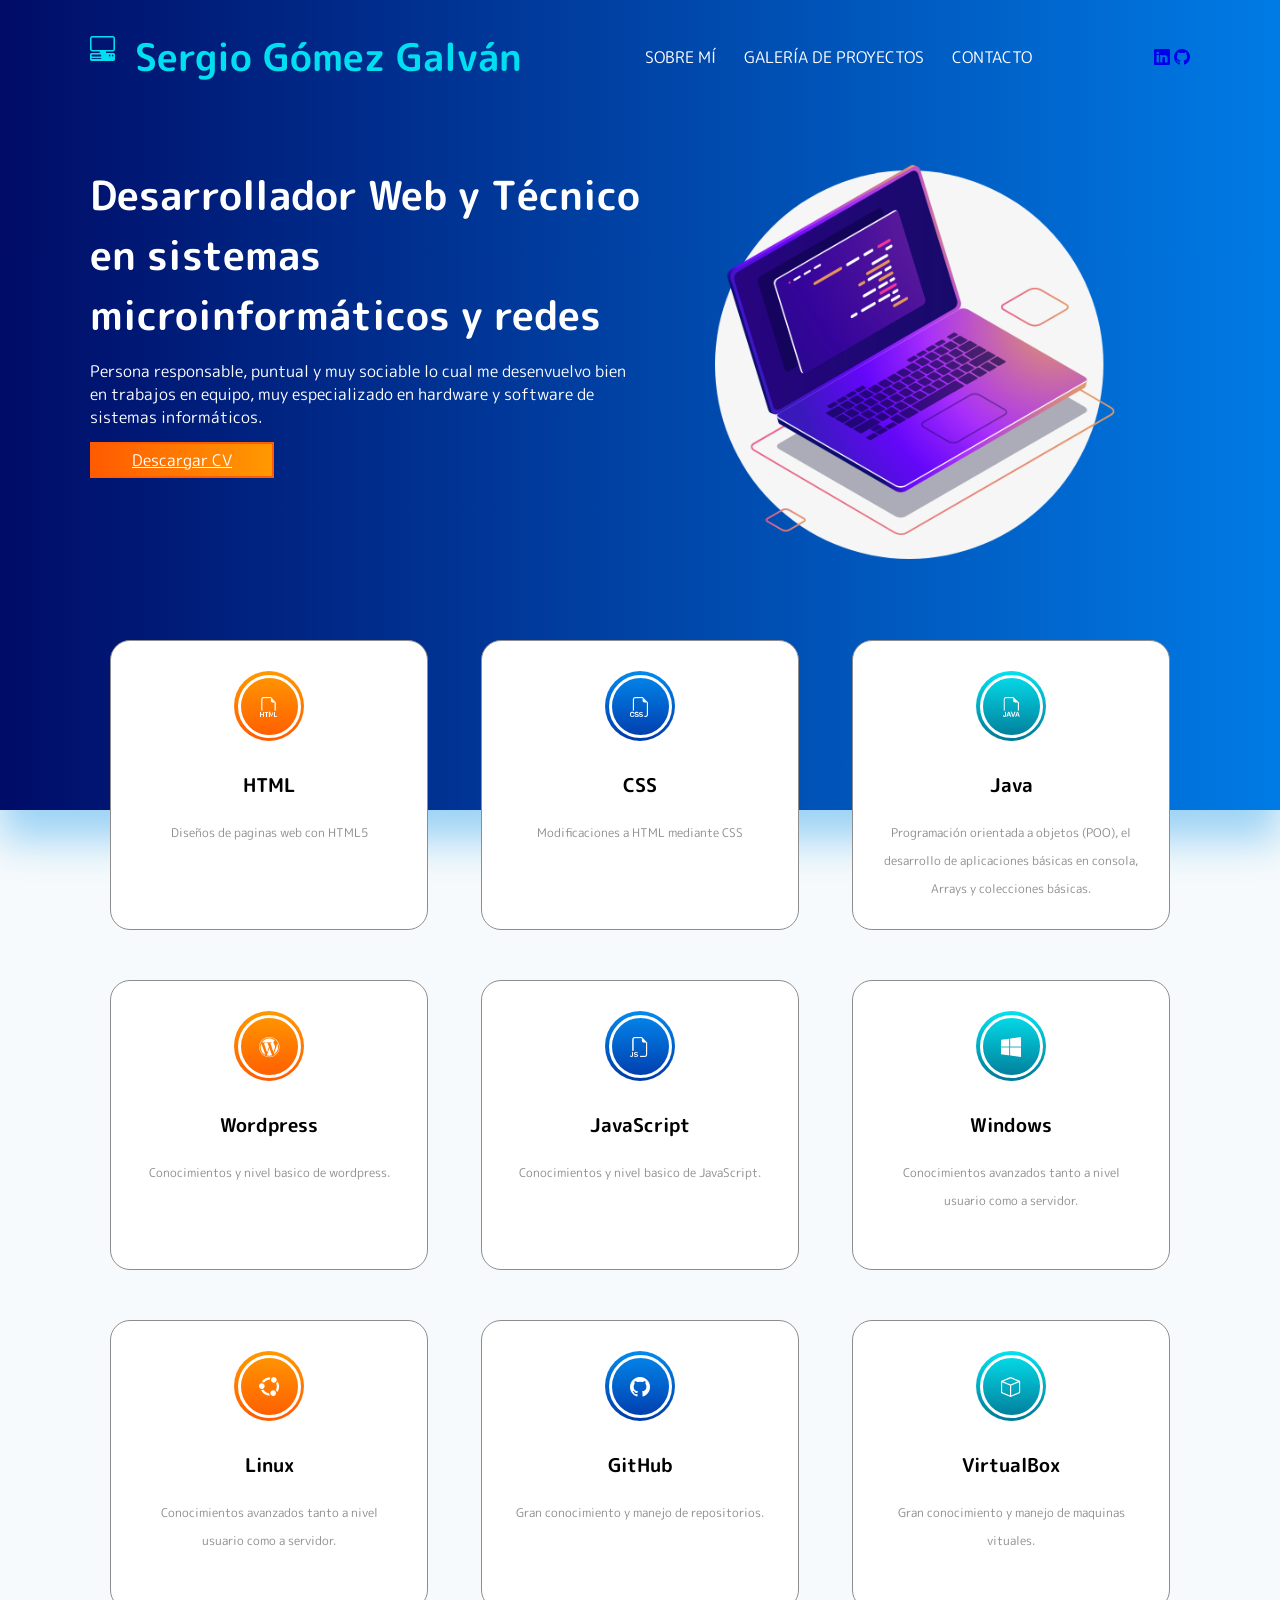
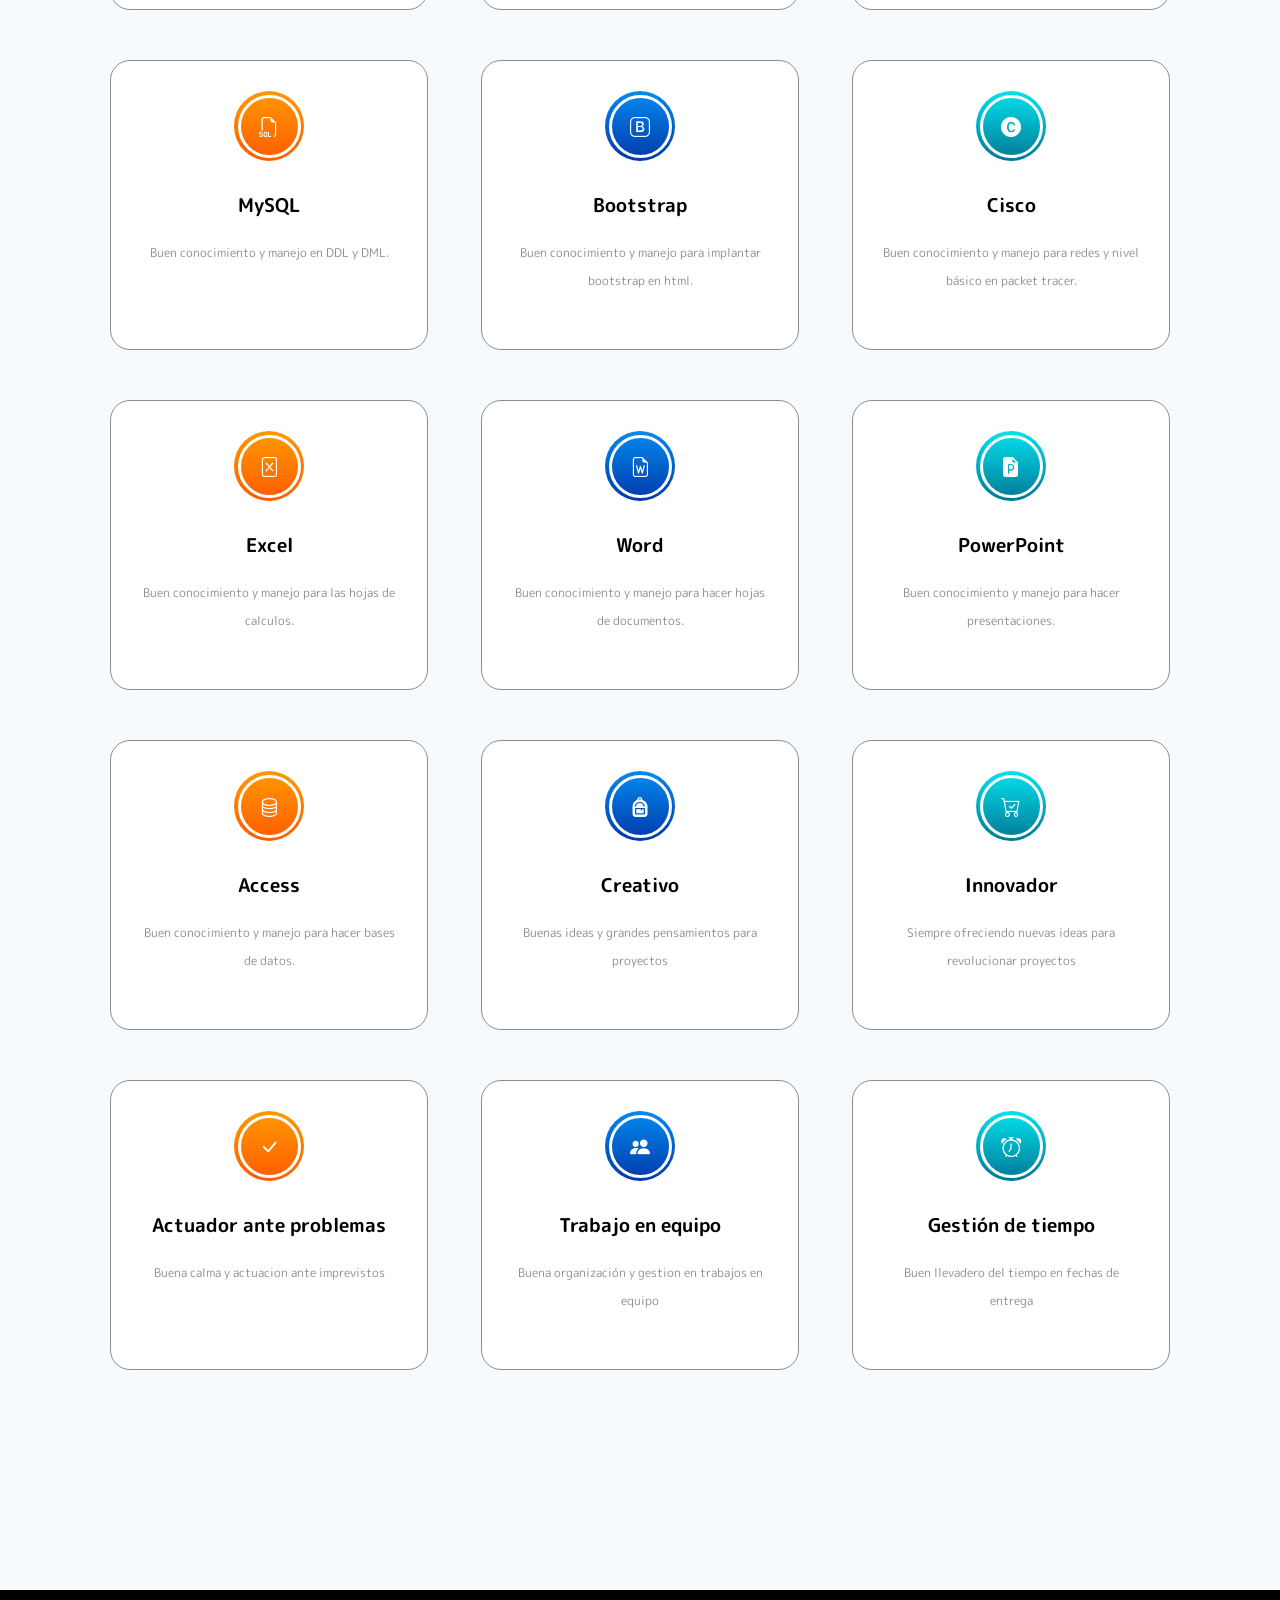
==== commit e4ce2307: "apartado contacto y algunas cosas que faltaban" ====
--- a/Portfolio_GómezGalvánSergio/index.html
+++ b/Portfolio_GómezGalvánSergio/index.html
@@ -248,7 +248,68 @@
                   <p>Buen conocimiento y manejo para hacer bases de datos.</p>
               </div>
           </div>
-        </div>
+          <div class="col">
+            <div class="card">
+                <div class="icono color2">
+                    <div class="circulo">
+                        <i class="bi bi-backpack-fill"></i>
+                    </div>
+                </div>
+                <h3>Creativo</h3>
+                <p>Buenas ideas y grandes pensamientos para proyectos</p>
+            </div>
+            </div>
+            <div class="col">
+                <div class="card">
+                    <div class="icono color3">
+                        <div class="circulo">
+                            <i class="bi bi-cart-check"></i>
+                        </div>
+                    </div>
+                    <h3>Innovador</h3>
+                    <p>Siempre ofreciendo nuevas ideas para revolucionar proyectos</p>
+                </div>
+            </div>
+        </div>
+        <div class="fila">
+            <div class="col">
+                <div class="card">
+                    <div class="icono color1">
+                        <div class="circulo">
+                            <i class="bi bi-check-lg"></i>
+                        </div>
+                    </div>
+                    <h3>Actuador ante problemas</h3>
+                    <p>Buena calma y actuacion ante imprevistos</p>
+                </div>
+            </div>
+            <div class="col">
+              <div class="card">
+                  <div class="icono color2">
+                      <div class="circulo">
+                        <i class="bi bi-people-fill"></i>
+                      </div>
+                  </div>
+                  <h3>Trabajo en equipo</h3>
+                  <p>Buena organización y gestion en trabajos en equipo</p>
+              </div>
+              </div>
+              <div class="col">
+                  <div class="card">
+                      <div class="icono color3">
+                          <div class="circulo">
+                            <i class="bi bi-alarm"></i>
+                          </div>
+                      </div>
+                      <h3>Gestión de tiempo</h3>
+                      <p>Buen llevadero del tiempo en fechas de entrega</p>
+                  </div>
+              </div>
+          </div>
     </section>
+
+    <footer>
+        <p>Sergio Gómez Galván. Todos los derechos reservados.</p>
+    </footer>
   </body>
 </html>
--- a/Portfolio_GómezGalvánSergio/css/index.css
+++ b/Portfolio_GómezGalvánSergio/css/index.css
@@ -234,14 +234,22 @@
     transform: translateX(-50%);
 }
 
+footer{
+    background-color: #000;
+    color: #fff;
+    padding: 7px 0;
+    font-size: 14px;
+    text-align: center;
+}
+
 /*RESPONSIVE*/
-@media screen and (max-width:1180px){
+@media screen and (max-width:1600px){
     .inicio{
         clip-path: none;
     }
 }
 
-@media screen and (max-width:800px){
+@media screen and (max-width:1000px){
     .redes{
         display: none;
     }
